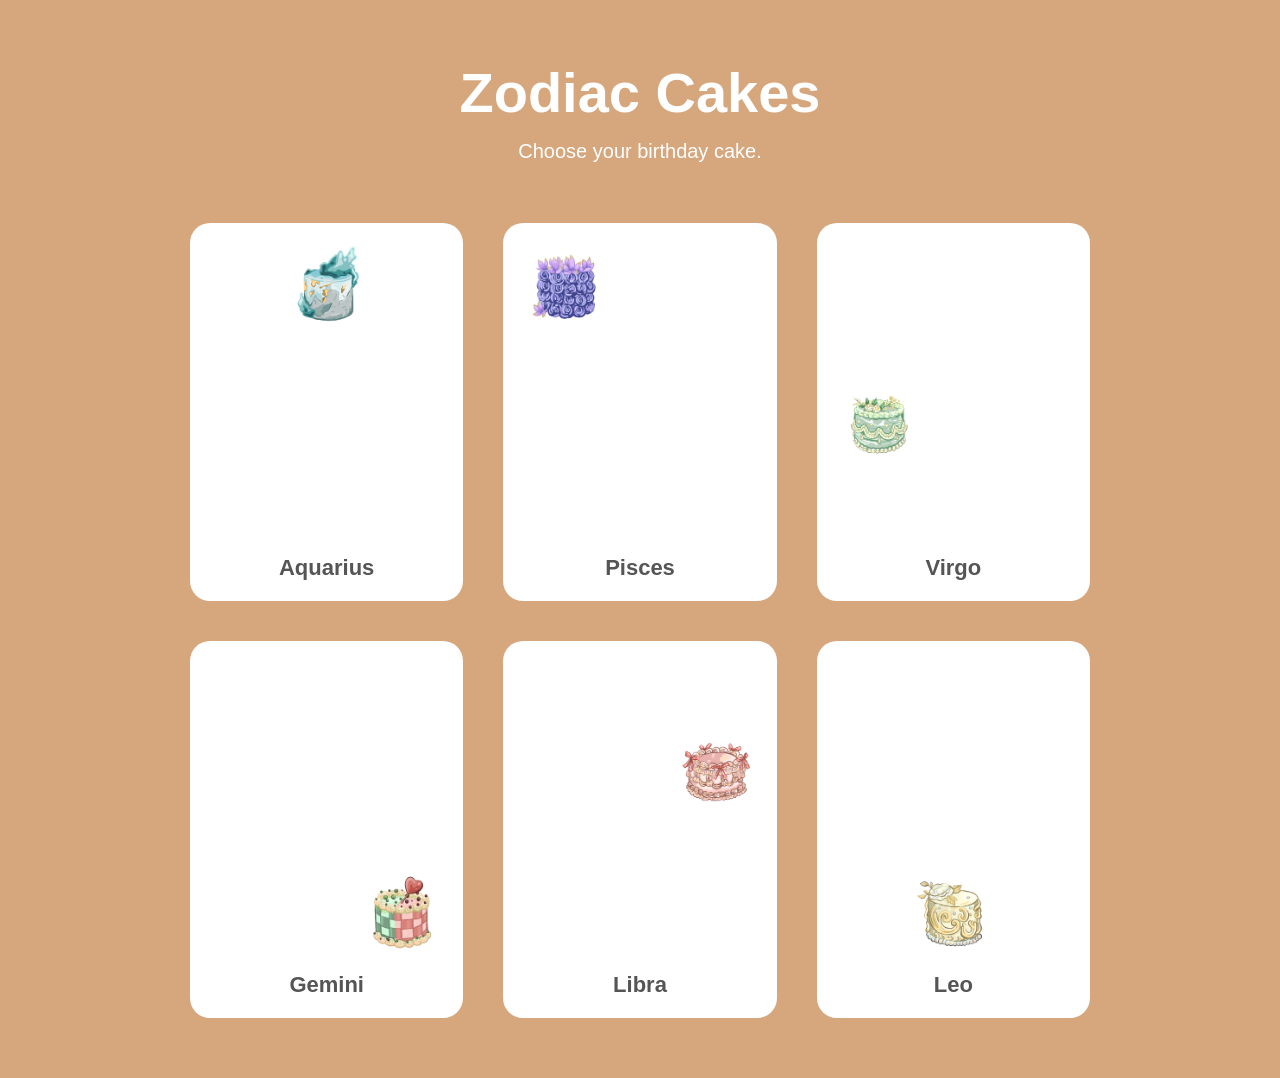
==== index.html @ 6e14ab1c "Create index.html" ====
<!DOCTYPE html>
<html lang="en">
<head>

<meta charset="UTF-8">

<meta name="viewport"
content="width=device-width, initial-scale=1.0">

<title>Zodiac Cake</title>

<style>

*{
margin:0;
padding:0;
box-sizing:border-box;
}

body{

background:#D6A67D;

font-family:
Arial,
sans-serif;

padding:60px;

}

h1{

text-align:center;

font-size:56px;

color:white;

margin-bottom:15px;

}

p{

text-align:center;

font-size:20px;

color:white;

margin-bottom:60px;

}

.grid{

display:grid;

grid-template-columns:
repeat(3,1fr);

gap:40px;

max-width:900px;

margin:auto;

}

.card{

background:white;

border-radius:20px;

padding:20px;

transition:.3s;

cursor:pointer;

}

.card:hover{

transform:
translateY(-8px)
scale(1.04);

}

.card img{

width:100%;

display:block;

}

.card h2{

margin-top:20px;

text-align:center;

font-size:22px;

color:#555;

}

</style>

</head>

<body>

<h1>Zodiac Cakes</h1>

<p>Choose your birthday cake.</p>

<div class="grid">

<div class="card">

<img src="https://ivywxt-debug.github.io/zodiac-cake/aquarius-cake.png">

<h2>Aquarius</h2>

</div>

<div class="card">

<img src="https://ivywxt-debug.github.io/zodiac-cake/pisces-cake.png">

<h2>Pisces</h2>

</div>

<div class="card">

<img src="https://ivywxt-debug.github.io/zodiac-cake/virgo-cake.png">

<h2>Virgo</h2>

</div>

<div class="card">

<img src="https://ivywxt-debug.github.io/zodiac-cake/gemini-cake.png">

<h2>Gemini</h2>

</div>

<div class="card">

<img src="https://ivywxt-debug.github.io/zodiac-cake/libra-cake.png">

<h2>Libra</h2>

</div>

<div class="card">

<img src="https://ivywxt-debug.github.io/zodiac-cake/leo-cake.png">

<h2>Leo</h2>

</div>

</div>

</body>

</html>
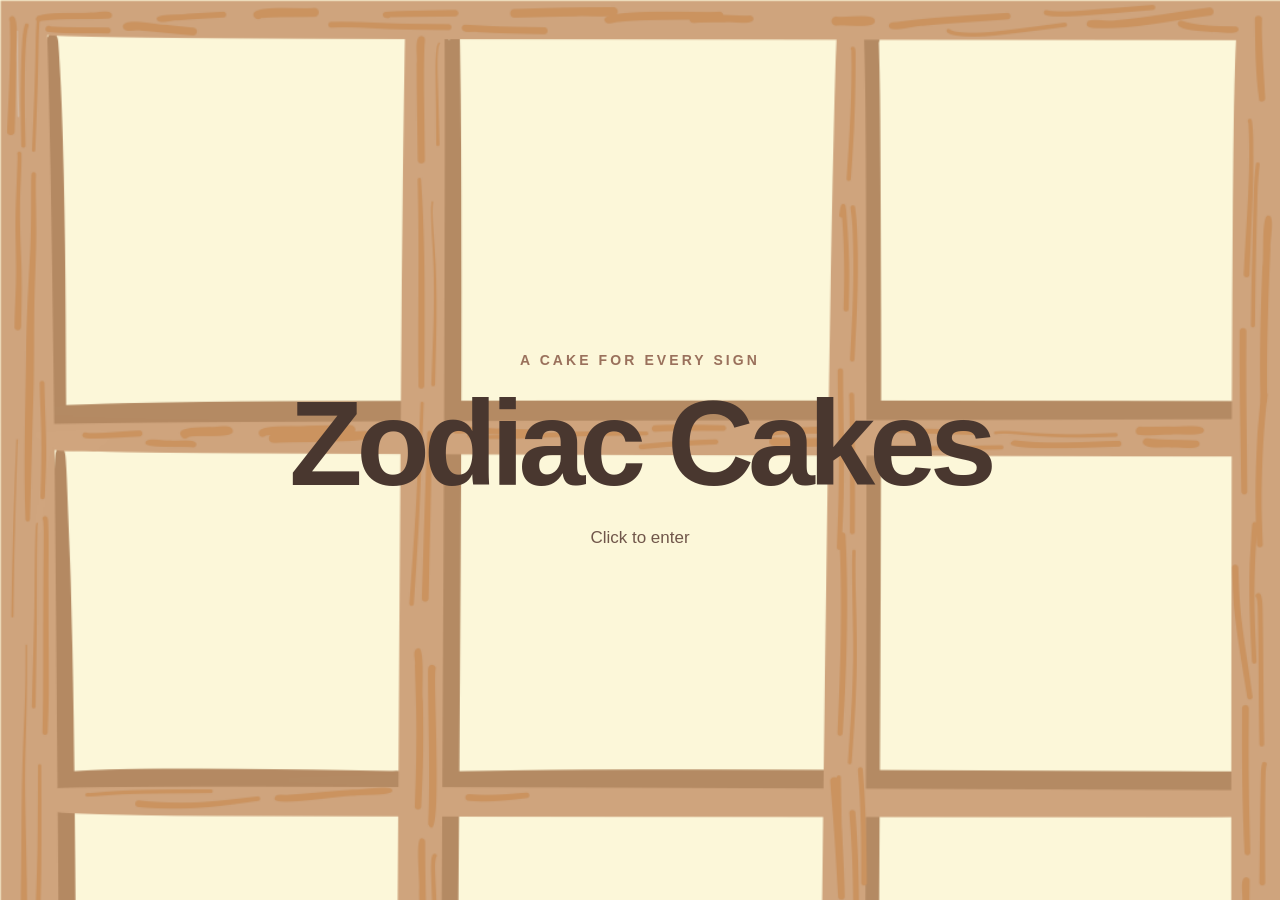
==== commit ff8766c9: "Reorganize project folders and add candle cursor" ====
--- a/index.html
+++ b/index.html
@@ -1,177 +1,29 @@
 <!DOCTYPE html>
 <html lang="en">
 <head>
+  <meta charset="UTF-8">
 
-<meta charset="UTF-8">
+  <meta
+    name="viewport"
+    content="width=device-width, initial-scale=1.0"
+  >
 
-<meta name="viewport"
-content="width=device-width, initial-scale=1.0">
+  <title>Zodiac Cakes</title>
 
-<title>Zodiac Cake</title>
-
-<style>
-
-*{
-margin:0;
-padding:0;
-box-sizing:border-box;
-}
-
-body{
-
-background:#D6A67D;
-
-font-family:
-Arial,
-sans-serif;
-
-padding:60px;
-
-}
-
-h1{
-
-text-align:center;
-
-font-size:56px;
-
-color:white;
-
-margin-bottom:15px;
-
-}
-
-p{
-
-text-align:center;
-
-font-size:20px;
-
-color:white;
-
-margin-bottom:60px;
-
-}
-
-.grid{
-
-display:grid;
-
-grid-template-columns:
-repeat(3,1fr);
-
-gap:40px;
-
-max-width:900px;
-
-margin:auto;
-
-}
-
-.card{
-
-background:white;
-
-border-radius:20px;
-
-padding:20px;
-
-transition:.3s;
-
-cursor:pointer;
-
-}
-
-.card:hover{
-
-transform:
-translateY(-8px)
-scale(1.04);
-
-}
-
-.card img{
-
-width:100%;
-
-display:block;
-
-}
-
-.card h2{
-
-margin-top:20px;
-
-text-align:center;
-
-font-size:22px;
-
-color:#555;
-
-}
-
-</style>
-
+ <link rel="stylesheet" href="css/style.css">
 </head>
 
-<body>
+<body class="welcome-page">
 
-<h1>Zodiac Cakes</h1>
+  <a class="welcome-link" href="gallery.html">
+    <p class="welcome-eyebrow">A cake for every sign</p>
 
-<p>Choose your birthday cake.</p>
+    <h1>Zodiac Cakes</h1>
 
-<div class="grid">
-
-<div class="card">
-
-<img src="https://ivywxt-debug.github.io/zodiac-cake/aquarius-cake.png">
-
-<h2>Aquarius</h2>
-
-</div>
-
-<div class="card">
-
-<img src="https://ivywxt-debug.github.io/zodiac-cake/pisces-cake.png">
-
-<h2>Pisces</h2>
-
-</div>
-
-<div class="card">
-
-<img src="https://ivywxt-debug.github.io/zodiac-cake/virgo-cake.png">
-
-<h2>Virgo</h2>
-
-</div>
-
-<div class="card">
-
-<img src="https://ivywxt-debug.github.io/zodiac-cake/gemini-cake.png">
-
-<h2>Gemini</h2>
-
-</div>
-
-<div class="card">
-
-<img src="https://ivywxt-debug.github.io/zodiac-cake/libra-cake.png">
-
-<h2>Libra</h2>
-
-</div>
-
-<div class="card">
-
-<img src="https://ivywxt-debug.github.io/zodiac-cake/leo-cake.png">
-
-<h2>Leo</h2>
-
-</div>
-
-</div>
+    <p class="welcome-instruction">
+      Click to enter
+    </p>
+  </a>
 
 </body>
-
-</html>
+</html>
--- a/css/style.css
+++ b/css/style.css
@@ -0,0 +1,285 @@
+* {
+  box-sizing: border-box;
+}
+
+html {
+  scroll-behavior: smooth;
+}
+
+body.gallery-page {
+  margin: 0;
+  padding: 0;
+  min-height: 100vh;
+
+  display: flex;
+  justify-content: center;
+  align-items: flex-start;
+
+  background: #d1a679;
+  font-family: Arial, Helvetica, sans-serif;
+}
+
+.site-header {
+  position: absolute;
+  top: 70px;
+  left: 50%;
+  transform: translateX(-50%);
+
+  width: 100%;
+  max-width: 800px;
+
+  text-align: center;
+  z-index: 10;
+  pointer-events: none;
+}
+
+.eyebrow {
+  margin: 0 0 12px;
+
+  font-size: 13px;
+  font-weight: 700;
+  letter-spacing: 0.18em;
+  text-transform: uppercase;
+
+  color: #9a715c;
+}
+
+h1 {
+  margin: 0;
+
+  font-size: clamp(44px, 8vw, 82px);
+  line-height: 0.95;
+  letter-spacing: -0.04em;
+}
+
+.intro {
+  margin: 22px 0 0;
+
+  font-size: 18px;
+  color: #70564a;
+}
+
+
+.cake-grid {
+  width: min(100vw, 1080px);
+
+  /* 和原始木头画布保持同样比例 */
+  aspect-ratio: 1080 / 1350;
+
+  display: grid;
+  grid-template-columns: repeat(3, 1fr);
+  grid-template-rows: repeat(4, 1fr);
+
+  /*
+    这几个数字控制蛋糕落在木框里面的位置。
+    顺序：上、右、下、左
+  */
+  padding: 3.5% 3.2% 3.5% 3.2%;
+  
+
+  /*
+    第一个是上下间距，第二个是左右间距
+  */
+  gap: 4.2% 3.3%;
+
+  background-image: url("../images/ui/wooden-background.png");
+  background-size: 100% 100%;
+  background-position: center;
+  background-repeat: no-repeat;
+
+  overflow: hidden;
+}
+.cake-card {
+  min-width: 0;
+  min-height: 0;
+
+  display: block;
+  position: relative;
+
+  padding: 0;
+  background: transparent;
+  border: none;
+  box-shadow: none;
+
+  text-decoration: none;
+  color: inherit;
+}
+
+.cake-card:hover {
+  transform: translateY(-8px);
+}
+
+.cake-image-wrap {
+  position: relative;
+
+  width: 100%;
+  height: 100%;
+
+  display: flex;
+  justify-content: center;
+  align-items: center;
+
+  overflow: hidden;
+}
+
+.cake-card img {
+  display: block;
+
+  /* 不再使用 width:100%; height:100% */
+  width: auto;
+  height: auto;
+
+  max-width: 104%;
+  max-height: 104%;
+
+  object-fit: contain;
+
+  transition:
+    transform 220ms ease,
+    filter 220ms ease;
+}
+
+.cake-name {
+  position: absolute;
+  top: 50%;
+  left: 50%;
+
+  transform: translate(-50%, -40%);
+  opacity: 0;
+
+  color: white;
+  font-size: clamp(16px, 2.3vw, 32px);
+  font-weight: 700;
+  letter-spacing: 0.04em;
+
+  text-shadow:
+    0 3px 12px rgba(0, 0, 0, 0.65);
+
+  pointer-events: none;
+
+  transition:
+    opacity 200ms ease,
+    transform 200ms ease;
+}
+
+.cake-card:hover .cake-name {
+  opacity: 1;
+  transform: translate(-50%, -50%);
+}
+
+.cake-card h2 {
+  margin: 14px 0 0;
+
+  text-align: center;
+  font-size: 20px;
+  font-weight: 700;
+}
+
+@media (max-width: 820px) {
+  body {
+    padding: 44px 18px 64px;
+  }
+
+  .cake-grid {
+    grid-template-columns: repeat(2, minmax(0, 1fr));
+    gap: 20px;
+  }
+}
+
+@media (max-width: 520px) {
+  .cake-grid {
+    grid-template-columns: 1fr;
+  }
+
+  .cake-card {
+    padding: 20px 16px 18px;
+  }
+}
+.welcome-page {
+  margin: 0;
+  min-height: 100vh;
+
+  display: grid;
+  place-items: center;
+
+  background-image:
+    url("../images/ui/wooden-background.png");
+
+  background-size: cover;
+  background-position: center;
+  background-repeat: no-repeat;
+
+  font-family: Arial, Helvetica, sans-serif;
+}
+/* =========================
+   WELCOME PAGE
+========================= */
+
+body.welcome-page {
+  margin: 0;
+  padding: 0;
+  min-height: 100vh;
+
+  display: flex;
+  justify-content: center;
+  align-items: center;
+
+  background-image: url("../images/ui/wooden-background.png");
+  background-size: cover;
+  background-position: center top;
+  background-repeat: no-repeat;
+
+  font-family: Arial, Helvetica, sans-serif;
+}
+
+body.welcome-page .welcome-link {
+  display: flex;
+  flex-direction: column;
+  justify-content: center;
+  align-items: center;
+
+  width: 100%;
+  min-height: 100vh;
+  padding: 30px;
+
+  text-align: center;
+  text-decoration: none;
+  color: #49372f;
+}
+
+body.welcome-page .welcome-eyebrow {
+  margin: 0 0 18px;
+
+  color: #9a715c;
+  font-size: 14px;
+  font-weight: 700;
+  letter-spacing: 0.22em;
+  text-transform: uppercase;
+  text-decoration: none;
+}
+
+body.welcome-page .welcome-link h1 {
+  margin: 0;
+
+  color: #49372f;
+  font-size: clamp(56px, 10vw, 120px);
+  line-height: 0.95;
+  letter-spacing: -0.05em;
+  text-decoration: none;
+}
+
+body.welcome-page .welcome-instruction {
+  margin: 28px 0 0;
+
+  color: #70564a;
+  font-size: 17px;
+  text-decoration: none;
+}
+
+body.welcome-page .welcome-link:hover {
+  transform: scale(1.02);
+}
+
+body.welcome-page .welcome-link {
+  transition: transform 220ms ease;
+}
